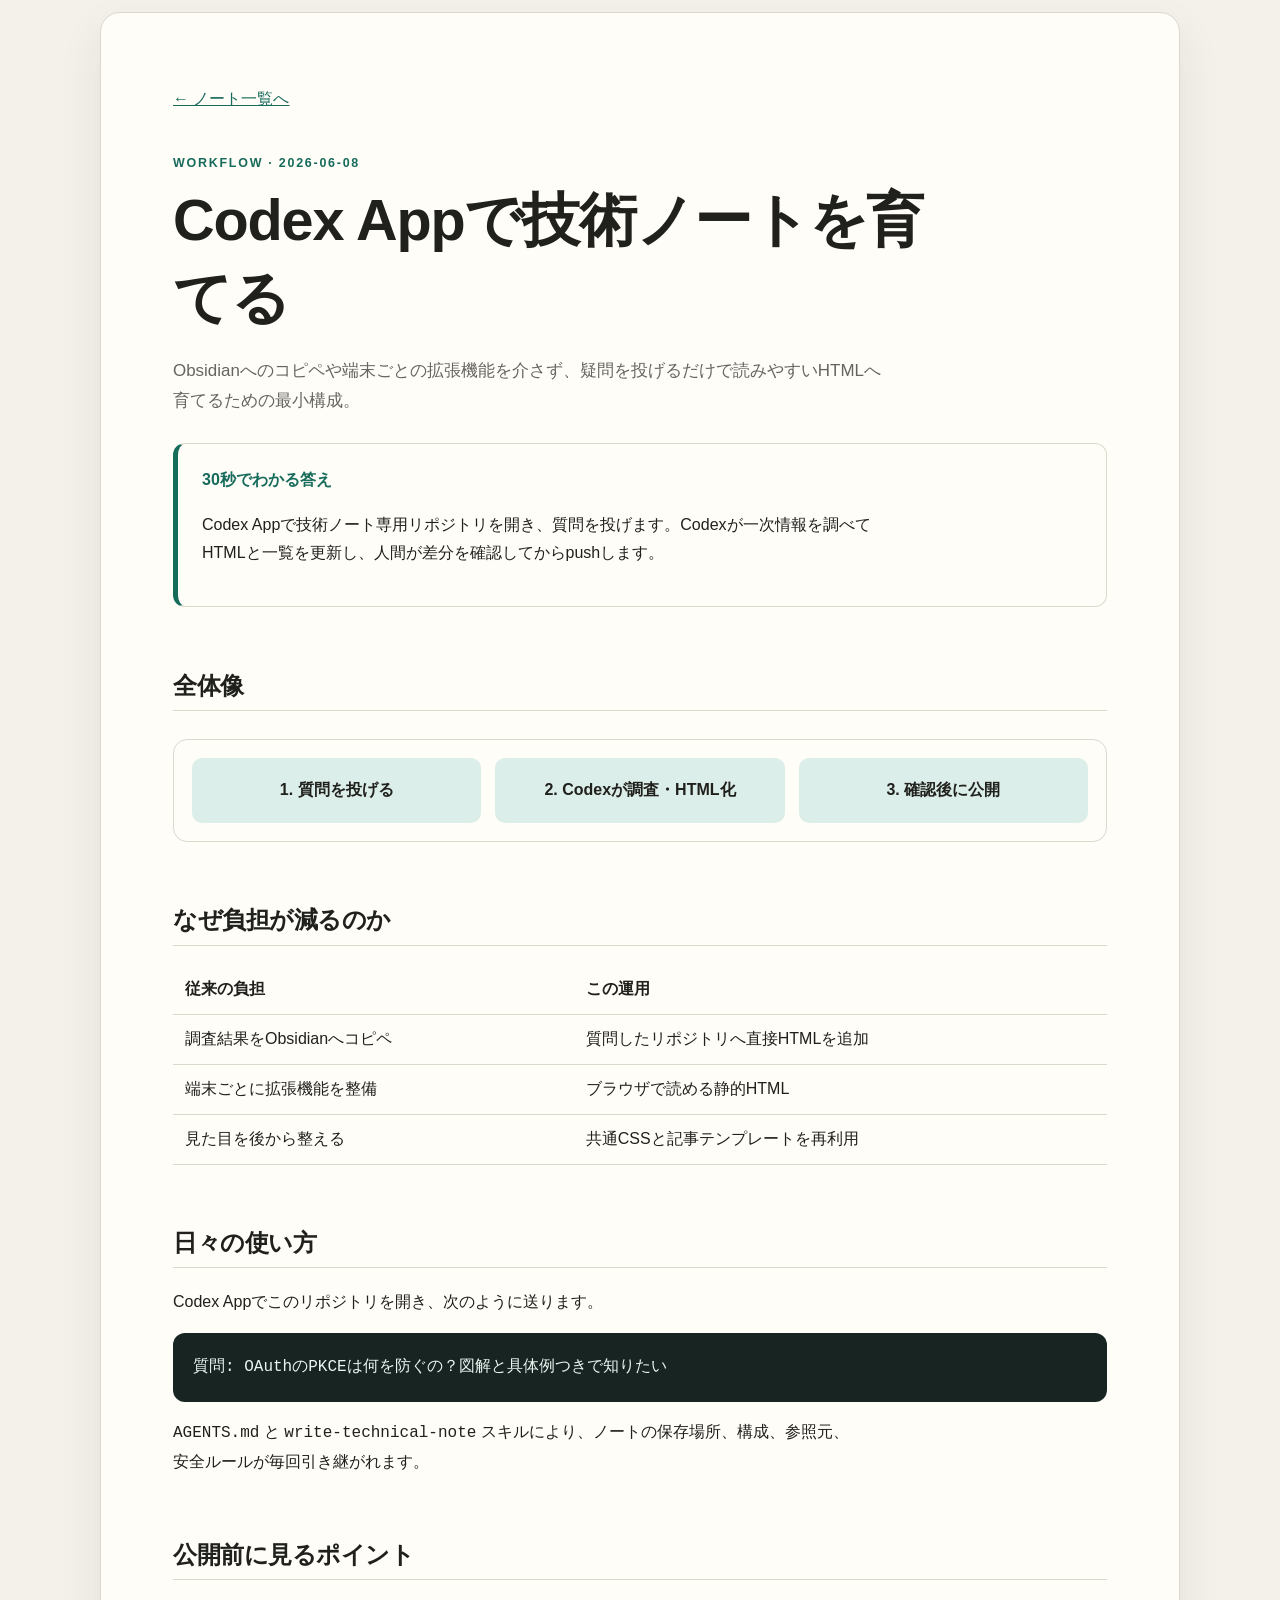
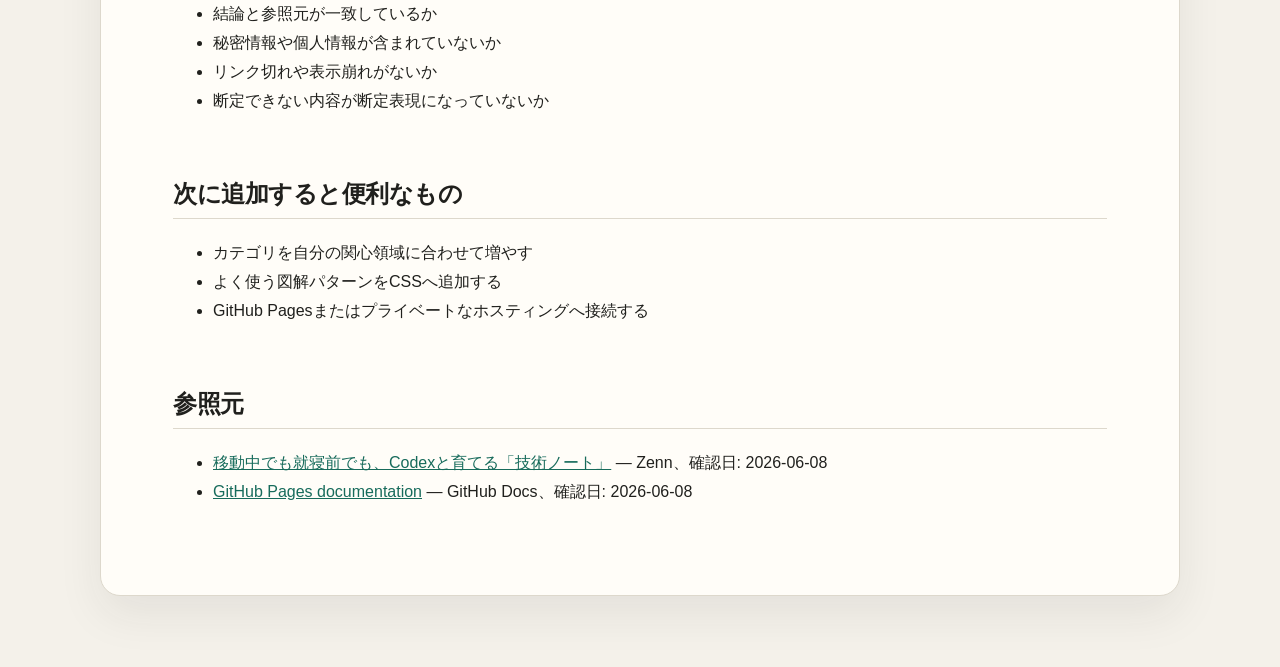
==== notes/2026-06-08-codex-note-workflow/index.html @ 0dcd34e3 "Create technical notes site" ====
<!doctype html>
<html lang="ja">
<head>
  <meta charset="utf-8">
  <meta name="viewport" content="width=device-width, initial-scale=1">
  <meta name="description" content="Codex Appで技術ノートを育てる最小ワークフロー">
  <title>Codex Appで技術ノートを育てる | Technical Notes</title>
  <link rel="stylesheet" href="../../styles/site.css">
</head>
<body>
  <main class="page-shell article">
    <nav><a href="../../">← ノート一覧へ</a></nav>
    <p class="eyebrow">Workflow · 2026-06-08</p>
    <h1>Codex Appで技術ノートを育てる</h1>
    <p class="lead">Obsidianへのコピペや端末ごとの拡張機能を介さず、疑問を投げるだけで読みやすいHTMLへ育てるための最小構成。</p>

    <div class="callout">
      <strong>30秒でわかる答え</strong>
      <p>Codex Appで技術ノート専用リポジトリを開き、質問を投げます。Codexが一次情報を調べてHTMLと一覧を更新し、人間が差分を確認してからpushします。</p>
    </div>

    <h2>全体像</h2>
    <div class="diagram" aria-label="質問から公開までの流れ">
      <div>1. 質問を投げる</div>
      <div>2. Codexが調査・HTML化</div>
      <div>3. 確認後に公開</div>
    </div>

    <h2>なぜ負担が減るのか</h2>
    <table>
      <thead><tr><th>従来の負担</th><th>この運用</th></tr></thead>
      <tbody>
        <tr><td>調査結果をObsidianへコピペ</td><td>質問したリポジトリへ直接HTMLを追加</td></tr>
        <tr><td>端末ごとに拡張機能を整備</td><td>ブラウザで読める静的HTML</td></tr>
        <tr><td>見た目を後から整える</td><td>共通CSSと記事テンプレートを再利用</td></tr>
      </tbody>
    </table>

    <h2>日々の使い方</h2>
    <p>Codex Appでこのリポジトリを開き、次のように送ります。</p>
    <pre><code>質問: OAuthのPKCEは何を防ぐの？図解と具体例つきで知りたい</code></pre>
    <p><code>AGENTS.md</code> と <code>write-technical-note</code> スキルにより、ノートの保存場所、構成、参照元、安全ルールが毎回引き継がれます。</p>

    <h2>公開前に見るポイント</h2>
    <ul>
      <li>結論と参照元が一致しているか</li>
      <li>秘密情報や個人情報が含まれていないか</li>
      <li>リンク切れや表示崩れがないか</li>
      <li>断定できない内容が断定表現になっていないか</li>
    </ul>

    <h2>次に追加すると便利なもの</h2>
    <ul>
      <li>カテゴリを自分の関心領域に合わせて増やす</li>
      <li>よく使う図解パターンをCSSへ追加する</li>
      <li>GitHub Pagesまたはプライベートなホスティングへ接続する</li>
    </ul>

    <h2>参照元</h2>
    <ul>
      <li><a href="https://zenn.dev/ttaniguchi/articles/instant-question-html-notes">移動中でも就寝前でも、Codexと育てる「技術ノート」</a> — Zenn、確認日: 2026-06-08</li>
      <li><a href="https://docs.github.com/pages">GitHub Pages documentation</a> — GitHub Docs、確認日: 2026-06-08</li>
    </ul>
  </main>
</body>
</html>
---- styles/site.css ----
:root {
  --bg: #f4f1ea;
  --surface: #fffdf8;
  --ink: #20201d;
  --muted: #67655e;
  --line: #ddd8cc;
  --accent: #176b5b;
  --accent-soft: #dceee9;
  --code: #172421;
  --shadow: 0 18px 45px rgb(42 41 35 / 8%);
}

* { box-sizing: border-box; }

html { scroll-behavior: smooth; }

body {
  margin: 0;
  color: var(--ink);
  background: var(--bg);
  font-family: "Noto Sans JP", "Yu Gothic UI", sans-serif;
  line-height: 1.8;
}

a { color: var(--accent); }

.site-header,
.page-shell {
  width: min(1080px, calc(100% - 32px));
  margin-inline: auto;
}

.site-header {
  padding: 64px 0 34px;
}

.eyebrow {
  margin: 0 0 8px;
  color: var(--accent);
  font-size: .78rem;
  font-weight: 800;
  letter-spacing: .14em;
  text-transform: uppercase;
}

h1, h2, h3 {
  line-height: 1.35;
  letter-spacing: -.02em;
}

h1 {
  max-width: 760px;
  margin: 0;
  font-size: clamp(2rem, 6vw, 4.5rem);
}

.lead {
  max-width: 720px;
  margin: 18px 0 0;
  color: var(--muted);
  font-size: 1.06rem;
}

.toolbar {
  display: grid;
  grid-template-columns: 1fr auto;
  gap: 12px;
  margin: 28px 0;
}

input,
select {
  width: 100%;
  padding: 13px 15px;
  border: 1px solid var(--line);
  border-radius: 10px;
  color: var(--ink);
  background: var(--surface);
  font: inherit;
}

.note-grid {
  display: grid;
  grid-template-columns: repeat(auto-fit, minmax(280px, 1fr));
  gap: 18px;
  padding-bottom: 72px;
}

.note-card,
.article,
.callout,
.diagram {
  border: 1px solid var(--line);
  background: var(--surface);
  box-shadow: var(--shadow);
}

.note-card {
  display: flex;
  min-height: 250px;
  flex-direction: column;
  padding: 24px;
  border-radius: 16px;
  color: inherit;
  text-decoration: none;
  transition: transform .18s ease, border-color .18s ease;
}

.note-card:hover {
  transform: translateY(-3px);
  border-color: var(--accent);
}

.note-card h2 { margin: 12px 0 8px; font-size: 1.35rem; }
.note-card p { margin: 0; color: var(--muted); }
.note-card time { margin-top: auto; padding-top: 20px; color: var(--muted); font-size: .82rem; }

.tag {
  align-self: flex-start;
  padding: 3px 9px;
  border-radius: 999px;
  color: var(--accent);
  background: var(--accent-soft);
  font-size: .76rem;
  font-weight: 800;
}

.article {
  margin: 12px auto 72px;
  padding: clamp(24px, 6vw, 72px);
  border-radius: 20px;
}

.article h1 { font-size: clamp(2rem, 5vw, 3.6rem); }
.article h2 { margin-top: 2.6em; padding-bottom: 8px; border-bottom: 1px solid var(--line); }
.article h3 { margin-top: 2em; }
.article p, .article li { max-width: 76ch; }
.article nav { margin-bottom: 38px; }

.callout {
  margin: 26px 0;
  padding: 22px 24px;
  border-left: 5px solid var(--accent);
  border-radius: 12px;
  box-shadow: none;
}

.callout strong { color: var(--accent); }

.diagram {
  display: grid;
  grid-template-columns: repeat(3, 1fr);
  gap: 14px;
  margin: 28px 0;
  padding: 18px;
  border-radius: 14px;
  box-shadow: none;
}

.diagram div {
  padding: 18px 12px;
  border-radius: 10px;
  background: var(--accent-soft);
  text-align: center;
  font-weight: 700;
}

pre {
  overflow-x: auto;
  padding: 20px;
  border-radius: 12px;
  color: #e9f5f1;
  background: var(--code);
}

code { font-family: "Cascadia Code", Consolas, monospace; }

table {
  width: 100%;
  border-collapse: collapse;
}

th, td {
  padding: 10px 12px;
  border-bottom: 1px solid var(--line);
  text-align: left;
}

.empty { display: none; color: var(--muted); }
.footer { padding: 0 0 40px; color: var(--muted); font-size: .84rem; }

@media (max-width: 650px) {
  .site-header { padding-top: 38px; }
  .toolbar { grid-template-columns: 1fr; }
  .diagram { grid-template-columns: 1fr; }
  .article { border-radius: 0; }
  .page-shell.article { width: 100%; }
}
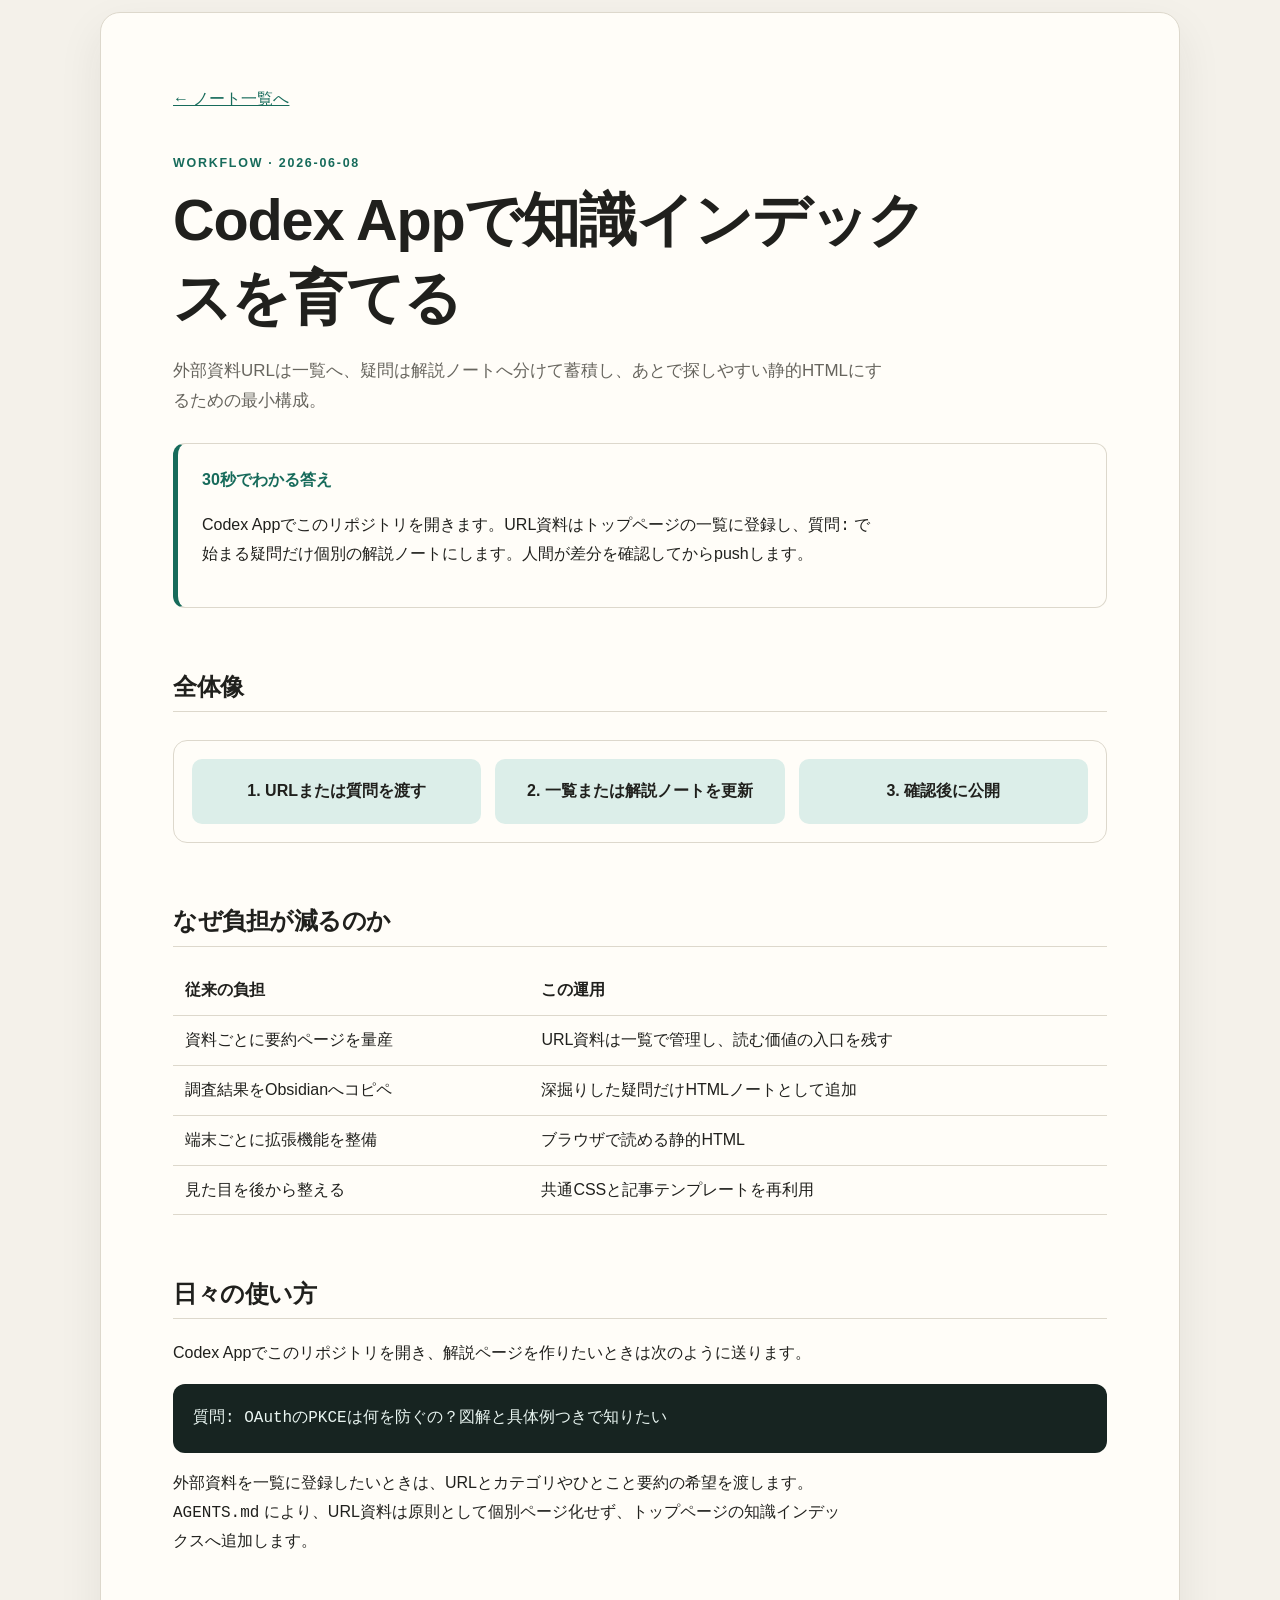
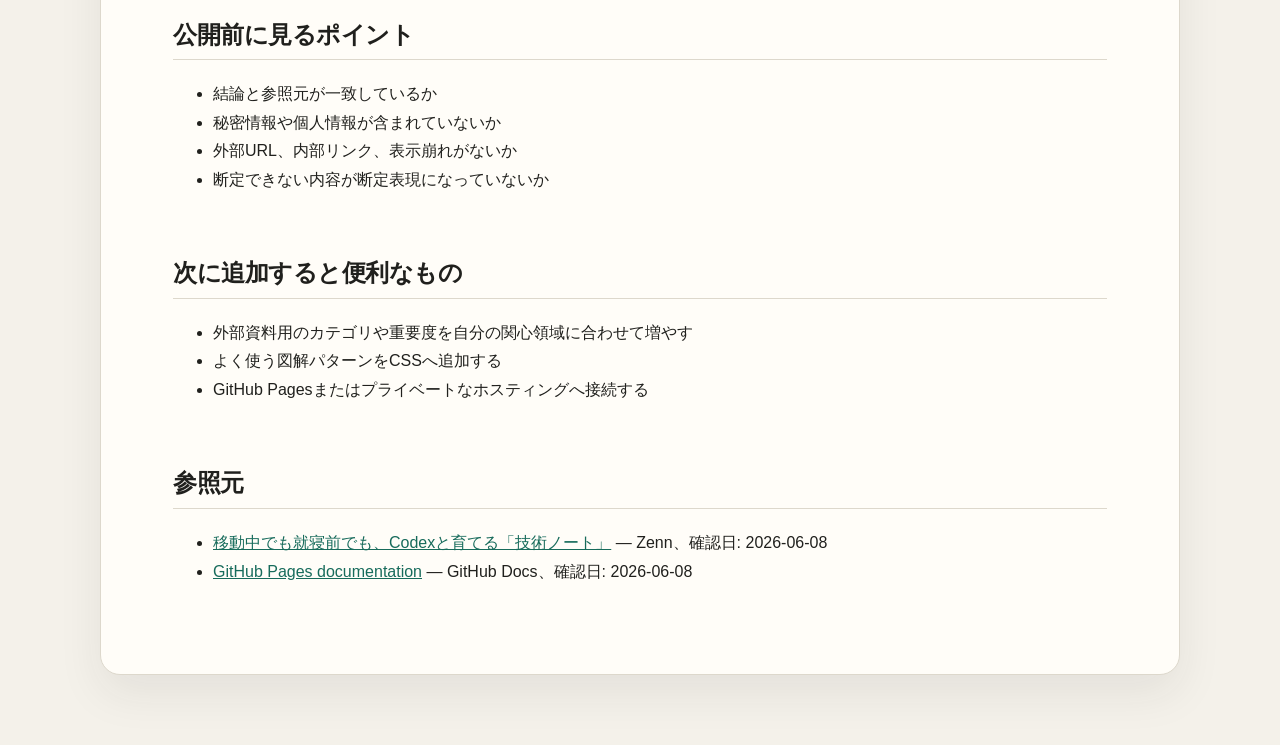
==== commit cd7559b1: "Update knowledge index workflow" ====
--- a/notes/2026-06-08-codex-note-workflow/index.html
+++ b/notes/2026-06-08-codex-note-workflow/index.html
@@ -3,26 +3,26 @@
 <head>
   <meta charset="utf-8">
   <meta name="viewport" content="width=device-width, initial-scale=1">
-  <meta name="description" content="Codex Appで技術ノートを育てる最小ワークフロー">
-  <title>Codex Appで技術ノートを育てる | Technical Notes</title>
+  <meta name="description" content="Codex Appで知識インデックスを育てる最小ワークフロー">
+  <title>Codex Appで知識インデックスを育てる | Technical Notes</title>
   <link rel="stylesheet" href="../../styles/site.css">
 </head>
 <body>
   <main class="page-shell article">
     <nav><a href="../../">← ノート一覧へ</a></nav>
     <p class="eyebrow">Workflow · 2026-06-08</p>
-    <h1>Codex Appで技術ノートを育てる</h1>
-    <p class="lead">Obsidianへのコピペや端末ごとの拡張機能を介さず、疑問を投げるだけで読みやすいHTMLへ育てるための最小構成。</p>
+    <h1>Codex Appで知識インデックスを育てる</h1>
+    <p class="lead">外部資料URLは一覧へ、疑問は解説ノートへ分けて蓄積し、あとで探しやすい静的HTMLにするための最小構成。</p>
 
     <div class="callout">
       <strong>30秒でわかる答え</strong>
-      <p>Codex Appで技術ノート専用リポジトリを開き、質問を投げます。Codexが一次情報を調べてHTMLと一覧を更新し、人間が差分を確認してからpushします。</p>
+      <p>Codex Appでこのリポジトリを開きます。URL資料はトップページの一覧に登録し、<code>質問:</code> で始まる疑問だけ個別の解説ノートにします。人間が差分を確認してからpushします。</p>
     </div>
 
     <h2>全体像</h2>
-    <div class="diagram" aria-label="質問から公開までの流れ">
-      <div>1. 質問を投げる</div>
-      <div>2. Codexが調査・HTML化</div>
+    <div class="diagram" aria-label="登録から公開までの流れ">
+      <div>1. URLまたは質問を渡す</div>
+      <div>2. 一覧または解説ノートを更新</div>
       <div>3. 確認後に公開</div>
     </div>
 
@@ -30,28 +30,29 @@
     <table>
       <thead><tr><th>従来の負担</th><th>この運用</th></tr></thead>
       <tbody>
-        <tr><td>調査結果をObsidianへコピペ</td><td>質問したリポジトリへ直接HTMLを追加</td></tr>
+        <tr><td>資料ごとに要約ページを量産</td><td>URL資料は一覧で管理し、読む価値の入口を残す</td></tr>
+        <tr><td>調査結果をObsidianへコピペ</td><td>深掘りした疑問だけHTMLノートとして追加</td></tr>
         <tr><td>端末ごとに拡張機能を整備</td><td>ブラウザで読める静的HTML</td></tr>
         <tr><td>見た目を後から整える</td><td>共通CSSと記事テンプレートを再利用</td></tr>
       </tbody>
     </table>
 
     <h2>日々の使い方</h2>
-    <p>Codex Appでこのリポジトリを開き、次のように送ります。</p>
+    <p>Codex Appでこのリポジトリを開き、解説ページを作りたいときは次のように送ります。</p>
     <pre><code>質問: OAuthのPKCEは何を防ぐの？図解と具体例つきで知りたい</code></pre>
-    <p><code>AGENTS.md</code> と <code>write-technical-note</code> スキルにより、ノートの保存場所、構成、参照元、安全ルールが毎回引き継がれます。</p>
+    <p>外部資料を一覧に登録したいときは、URLとカテゴリやひとこと要約の希望を渡します。<code>AGENTS.md</code> により、URL資料は原則として個別ページ化せず、トップページの知識インデックスへ追加します。</p>
 
     <h2>公開前に見るポイント</h2>
     <ul>
       <li>結論と参照元が一致しているか</li>
       <li>秘密情報や個人情報が含まれていないか</li>
-      <li>リンク切れや表示崩れがないか</li>
+      <li>外部URL、内部リンク、表示崩れがないか</li>
       <li>断定できない内容が断定表現になっていないか</li>
     </ul>
 
     <h2>次に追加すると便利なもの</h2>
     <ul>
-      <li>カテゴリを自分の関心領域に合わせて増やす</li>
+      <li>外部資料用のカテゴリや重要度を自分の関心領域に合わせて増やす</li>
       <li>よく使う図解パターンをCSSへ追加する</li>
       <li>GitHub Pagesまたはプライベートなホスティングへ接続する</li>
     </ul>
--- a/styles/site.css
+++ b/styles/site.css
@@ -63,7 +63,7 @@
 
 .toolbar {
   display: grid;
-  grid-template-columns: 1fr auto;
+  grid-template-columns: 1fr auto auto;
   gap: 12px;
   margin: 28px 0;
 }
@@ -115,14 +115,24 @@
 .note-card p { margin: 0; color: var(--muted); }
 .note-card time { margin-top: auto; padding-top: 20px; color: var(--muted); font-size: .82rem; }
 
+.kind,
 .tag {
   align-self: flex-start;
   padding: 3px 9px;
   border-radius: 999px;
+  font-size: .76rem;
+  font-weight: 800;
+}
+
+.kind {
+  margin-bottom: 8px;
+  color: var(--muted);
+  background: #ece6d8;
+}
+
+.tag {
   color: var(--accent);
   background: var(--accent-soft);
-  font-size: .76rem;
-  font-weight: 800;
 }
 
 .article {
@@ -165,6 +175,152 @@
   font-weight: 700;
 }
 
+.layer-map {
+  display: grid;
+  gap: 12px;
+  margin: 30px 0;
+  padding: 18px;
+  border: 1px solid var(--line);
+  border-radius: 16px;
+  background: #fbf8f0;
+}
+
+.layer-row {
+  display: grid;
+  grid-template-columns: 170px 1fr;
+  gap: 12px;
+  align-items: stretch;
+}
+
+.layer-label,
+.layer-box {
+  border-radius: 12px;
+  padding: 14px 16px;
+}
+
+.layer-label {
+  display: grid;
+  place-items: center;
+  color: #fff;
+  background: var(--accent);
+  font-weight: 800;
+  text-align: center;
+}
+
+.layer-box {
+  border: 1px solid var(--line);
+  background: var(--surface);
+}
+
+.layer-box strong {
+  display: block;
+  margin-bottom: 4px;
+}
+
+.flow-arrows {
+  display: grid;
+  grid-template-columns: repeat(5, 1fr);
+  gap: 8px;
+  margin: 8px 0 2px 182px;
+  color: var(--muted);
+  font-size: .82rem;
+  text-align: center;
+}
+
+.responsibility-grid {
+  display: grid;
+  grid-template-columns: repeat(3, 1fr);
+  gap: 12px;
+  margin: 26px 0;
+}
+
+.responsibility-card {
+  border: 1px solid var(--line);
+  border-radius: 14px;
+  padding: 16px;
+  background: var(--surface);
+}
+
+.responsibility-card h3 {
+  margin-top: 0;
+}
+
+.architecture-figure {
+  margin: 30px 0;
+  padding: 14px;
+  border: 1px solid var(--line);
+  border-radius: 16px;
+  background: var(--surface);
+  overflow-x: auto;
+}
+
+.architecture-figure svg {
+  display: block;
+  min-width: 860px;
+  width: 100%;
+  height: auto;
+}
+
+.ui-sample-figure img {
+  display: block;
+  width: 100%;
+  height: auto;
+  border-radius: 12px;
+}
+
+.architecture-figure text {
+  font-family: "Noto Sans JP", "Yu Gothic UI", sans-serif;
+  fill: var(--ink);
+}
+
+.architecture-figure .node {
+  fill: #fffdf8;
+  stroke: #cfc8b8;
+  stroke-width: 2;
+}
+
+.architecture-figure .control {
+  fill: #dceee9;
+  stroke: #176b5b;
+}
+
+.architecture-figure .ai {
+  fill: #eee7ff;
+  stroke: #6650a4;
+}
+
+.architecture-figure .search {
+  fill: #e8f1ff;
+  stroke: #2f5f9f;
+}
+
+.architecture-figure .api {
+  fill: #fff1d6;
+  stroke: #9b6a00;
+}
+
+.architecture-figure .ops {
+  fill: #f5e1df;
+  stroke: #9b4a42;
+}
+
+.architecture-figure .arrow {
+  stroke: #5f625d;
+  stroke-width: 2.4;
+  fill: none;
+  marker-end: url(#arrowhead);
+}
+
+.architecture-figure .dashed {
+  stroke-dasharray: 6 6;
+}
+
+.figure-caption {
+  margin: 10px 4px 0;
+  color: var(--muted);
+  font-size: .88rem;
+}
+
 pre {
   overflow-x: auto;
   padding: 20px;
@@ -193,6 +349,9 @@
   .site-header { padding-top: 38px; }
   .toolbar { grid-template-columns: 1fr; }
   .diagram { grid-template-columns: 1fr; }
+  .layer-row { grid-template-columns: 1fr; }
+  .flow-arrows { margin-left: 0; grid-template-columns: 1fr; }
+  .responsibility-grid { grid-template-columns: 1fr; }
   .article { border-radius: 0; }
   .page-shell.article { width: 100%; }
 }
